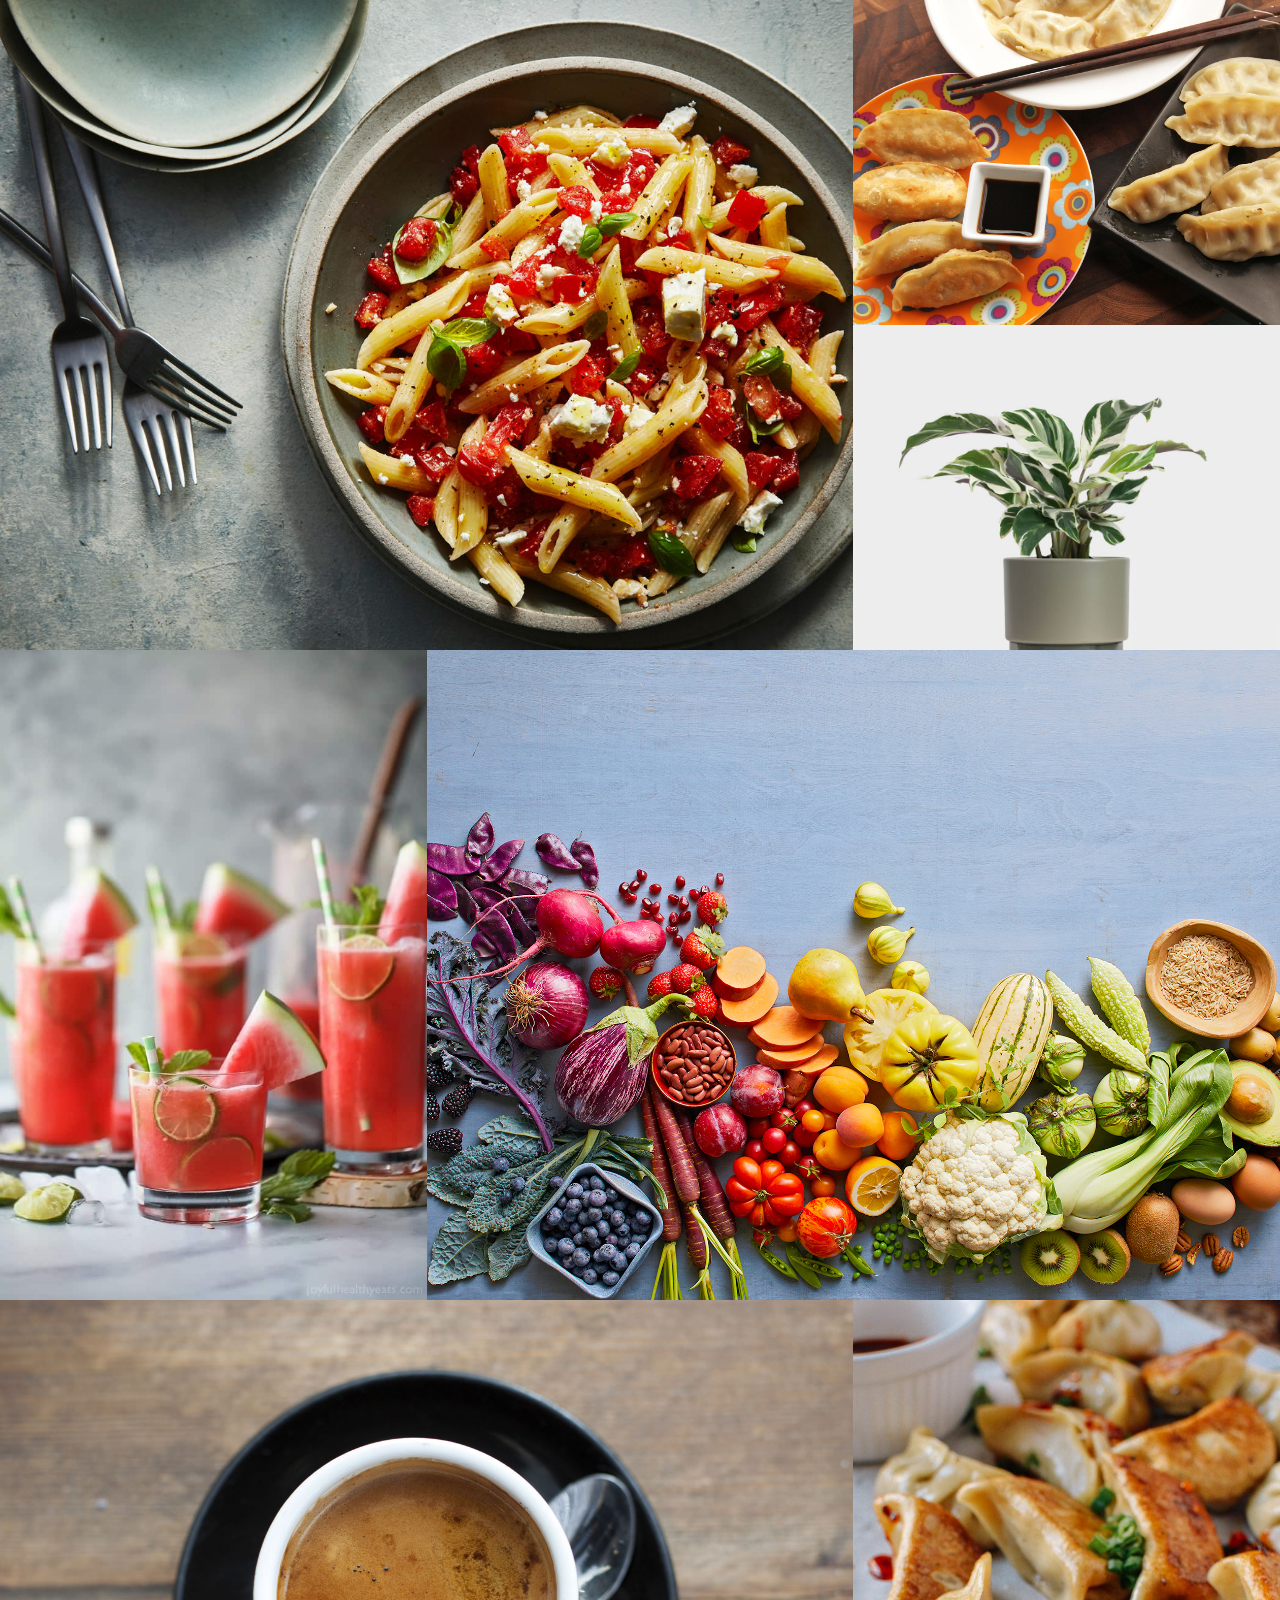
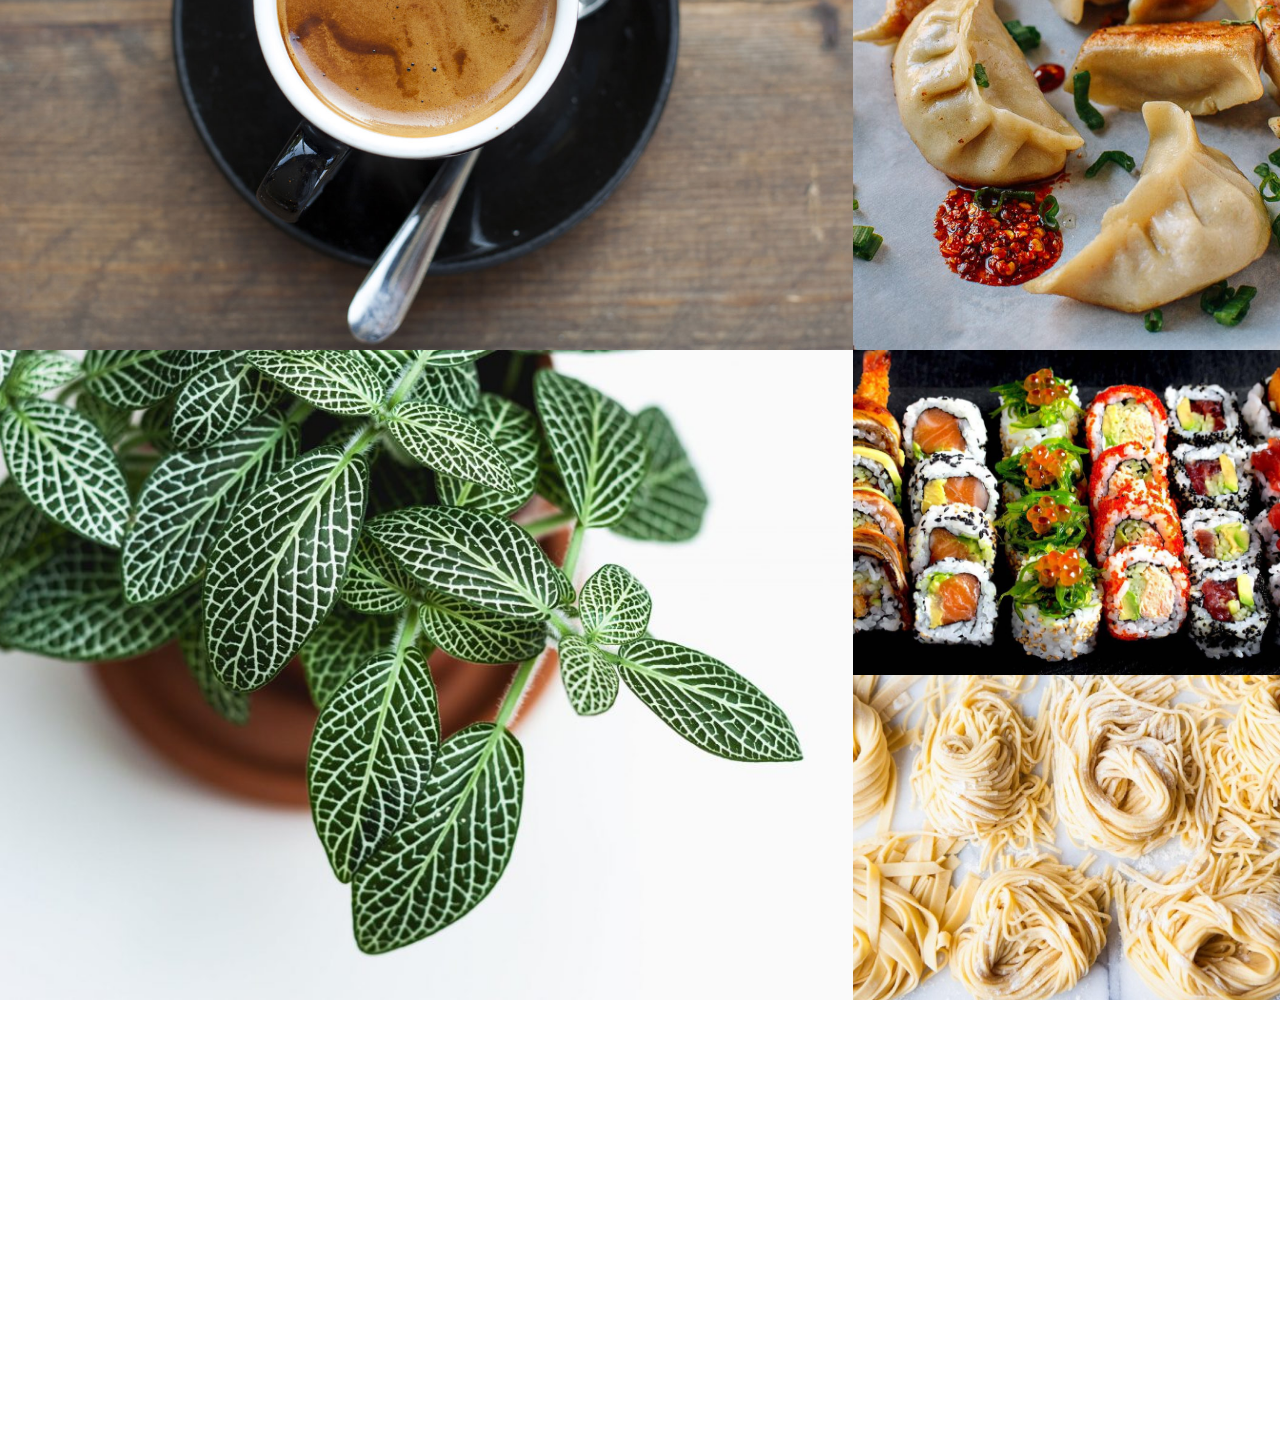
==== tests/003 add cards with title to full width grid/003title_cards_with_grid.html @ cd02a0ef "renombré carpeta 003 add cards... y agregué sticky footer index.html" ====
<!DOCTYPE html>
<html lang="en">
<head>
    <meta charset="UTF-8">
    <meta name="viewport" content="width=device-width, initial-scale=1.0">
    <link rel="stylesheet" href="css/003title_cards_with_grid.css">
    <link href="https://fonts.googleapis.com/css2?family=Raleway:wght@300;500;700;900&display=swap" rel="stylesheet">
    <title>003 Add title to cards on full width grid</title>
</head>
<body>

    <main class="content">
        <div class="grid">
            <div class="large recipe">
                <img src="img/large1.jpg" class="grid-img">
            </div>

            <div class="small recipe">
                <img src="img/square1.jpg" class="grid-img">
            </div>
            
            <div class="small recipe">
                <img src="img/square2.jpg" class="grid-img">
            </div>

            <div class="tall recipe"> 
                <img src="img/tall1.jpg" class="grid-img">
            </div>
            
            <div class="large">
                <img src="img/large2.jpg" class="grid-img">
            </div>
            
            <div class="large">
                <img src="img/large3.jpg" class="grid-img">
            </div>
            
            <div class="tall">
                <img src="img/tall2.jpg" class="grid-img">
            </div>
            
            <div class="large">
                <img src="img/large4.jpg" class="grid-img">
            </div>

            <div class="small">
                <img src="img/square3.jpg" class="grid-img">
            </div>
            
            <div class="small">
                <img src="img/square4.jpg" class="grid-img">
            </div>

        </div>

        <footer>
            <nav class="footer__nav">
                <div class="nav__card">
                    <h3 class="nav__title">Pastas</h3>
                    <ul class="nav__link">
                        <li>Pasta al vino</li>
                        <li>Sorrentinos de pollo con jengibre</li>
                        <li>Sorrentinos de cerdo con naranja</li>
                    </ul>
                </div>
    
                <div class="nav__card">
                    <h3 class="nav__title">Salteados</h3>
                    <ul class="nav__link">
                        <li>Pollo teriyaki</li>
                        <li>Pollo al curry con mango</li>
                        <li>Salteado de hongos y nueces al vino</li>
                    </ul>
                </div>
    
                <div class="nav__card">
                    <h3 class="nav__title">Varios</h3>
                    <ul class="nav__link">
                        <li>Sopa de ajo</li>
                        <li>Empanadas de bondiola a la cerveza</li>
                        <li>Nuggets de pollo</li>
                    </ul>
                </div>
                
    
            </nav>
    
            <div class="footer__credit">
                <p>Hecho con amor por <a href="https://github.com/pazspera">Paz Spera</a></p>
            </div>
        </footer>

    </main>

    
    

    
</body>
</html>
---- tests/003 add cards with title to full width grid/css/003title_cards_with_grid.css ----
/*  003 Add cards with title to full page grid

    -   Instead of making the grid from scratch, 
    I'm using the one I made as a test. Why make it all from zero when I have a copy to use. Like a template gallery, but of my own creation.
        That's, in a way, what a design system is. 
    You make things and you can build new things from them. 

    -   Put the name of the recipe on the img card on index.html. Did this with position absolute 


    VARIABLES
    $black: #0A0F0D;
    $white: #F7F7F7;
    $nav__title--font-size: 1.5rem;

/*  General */


*,
*::before,
*::after {
    box-sizing: inherit;
}

html {
    box-sizing: border-box;
}

body {
    margin: 0;
    padding: 0;
    font-family: 'Raleway';
}

.content {
    height: 100vh;
    position: relative;
    /*  Position relative and setting the height allows me to 
        move the grid over the header using position absolute
    */
}


/*  TYPOGRAPHY  */
        
    h2 {
        display: inline;
    }
    
    header {
        background-color: #0A0F0D;
        height: 50px;
        display: -webkit-box;
        display: -ms-flexbox;
        display: flex;
        -webkit-box-pack: start;
            -ms-flex-pack: start;
                justify-content: flex-start;
        -webkit-box-align: center;
            -ms-flex-align: center;
                align-items: center;
    }  

/*  END TYPOGRAPHY  */

/*  Header */

header {
    background-color: #212121;
    height: 60%;
    padding: 3em;
}

.main-title {
    margin: 0 auto;
    color: #ffffff;
    font-family: 'Josefin Sans', sans serif;
    font-size: 2.3em;
    line-height: 1.2;
    max-width: 85%;
    text-align: center;
}

/*  GRID */

.grid {
    display: grid;
    grid-template-columns: repeat(auto-fit, minmax(325px, 1fr));
    grid-auto-rows: 325px;
    grid-auto-flow: dense;
}

.grid-img {
    width: 100%;
    height: 100%;
    object-fit: cover;
}

.tall {
    grid-row: span 2;
}

@media (min-width: 530px) {
    .main-title{
        font-size: 3rem;
    }
}

@media (min-width: 750px) {
    .main-title {
        font-size: 4rem;
        max-width: 600px;
    }
    /* It changes the size of the large img */

    .large {
        grid-column: span 2;
        grid-row: span 2;
    }
}

/* END OF GRID */



/*  RECIPE  */

.recipe {

    position: relative;

}

.recipe__title {
            font-weight: 700;
            text-transform: uppercase;
            background-color: white;
            padding: 0.5em;
            display: inline;
            margin: 0;

            /*  Intento 001
                Usé position absolute pero 
                el título quedaba en posición
                relativa al body, no a la 
                recipe */
            /*  Pone el título sobre la img 
            position: absolute;
            bottom: 1em;
            left: 1em; 
            /*  Hace que el titulo ocupe 2 líneas si es muy largo 
            max-width: 80%;*/
}

.recipe__img {
        width: 100%;
        height: 100%;
        object-fit: cover;    
}
        
h2 {
        display: inline;
    }   

/*  END OF RECIPE   */

/*  FOOTER  */

    footer {
        background-color: #0A0F0D;
        color: #F7F7F7;
        position: sticky;
        bottom: 0;
        z-index: -1;
    }
    
    footer .footer__nav {
        padding: 3em 0;
        margin: auto;
        display: -webkit-box;
        display: -ms-flexbox;
        display: flex;
        -webkit-box-pack: space-evenly;
            -ms-flex-pack: space-evenly;
                justify-content: space-evenly;
    }
    
    footer .footer__nav .nav__card .nav__title {
        text-transform: uppercase;
        font-weight: 700;
        font-size: 2rem;
    }
    
    footer .footer__nav .nav__card .nav__link {
        padding: 0;
        list-style-type: none;
        line-height: 2em;
        font-size: 1.125rem;
    }
    
    footer .footer__credit {
        display: -webkit-box;
        display: -ms-flexbox;
        display: flex;
        -webkit-box-pack: center;
            -ms-flex-pack: center;
                justify-content: center;
        padding: 2em 0;
    }

    /*
    @media (min-width: 1000px) {
        footer .footer__nav {
            padding: 3em 0;
            margin: auto;
            display: -webkit-box;
            display: -ms-flexbox;
            display: flex;
            -webkit-box-pack: space-evenly;
                -ms-flex-pack: space-evenly;
                    justify-content: space-evenly;
            flex-wrap: wrap;
        }

        .nav__card {
            min-width: 40%;
        }
    }*/

/*  END OF FOOTER */
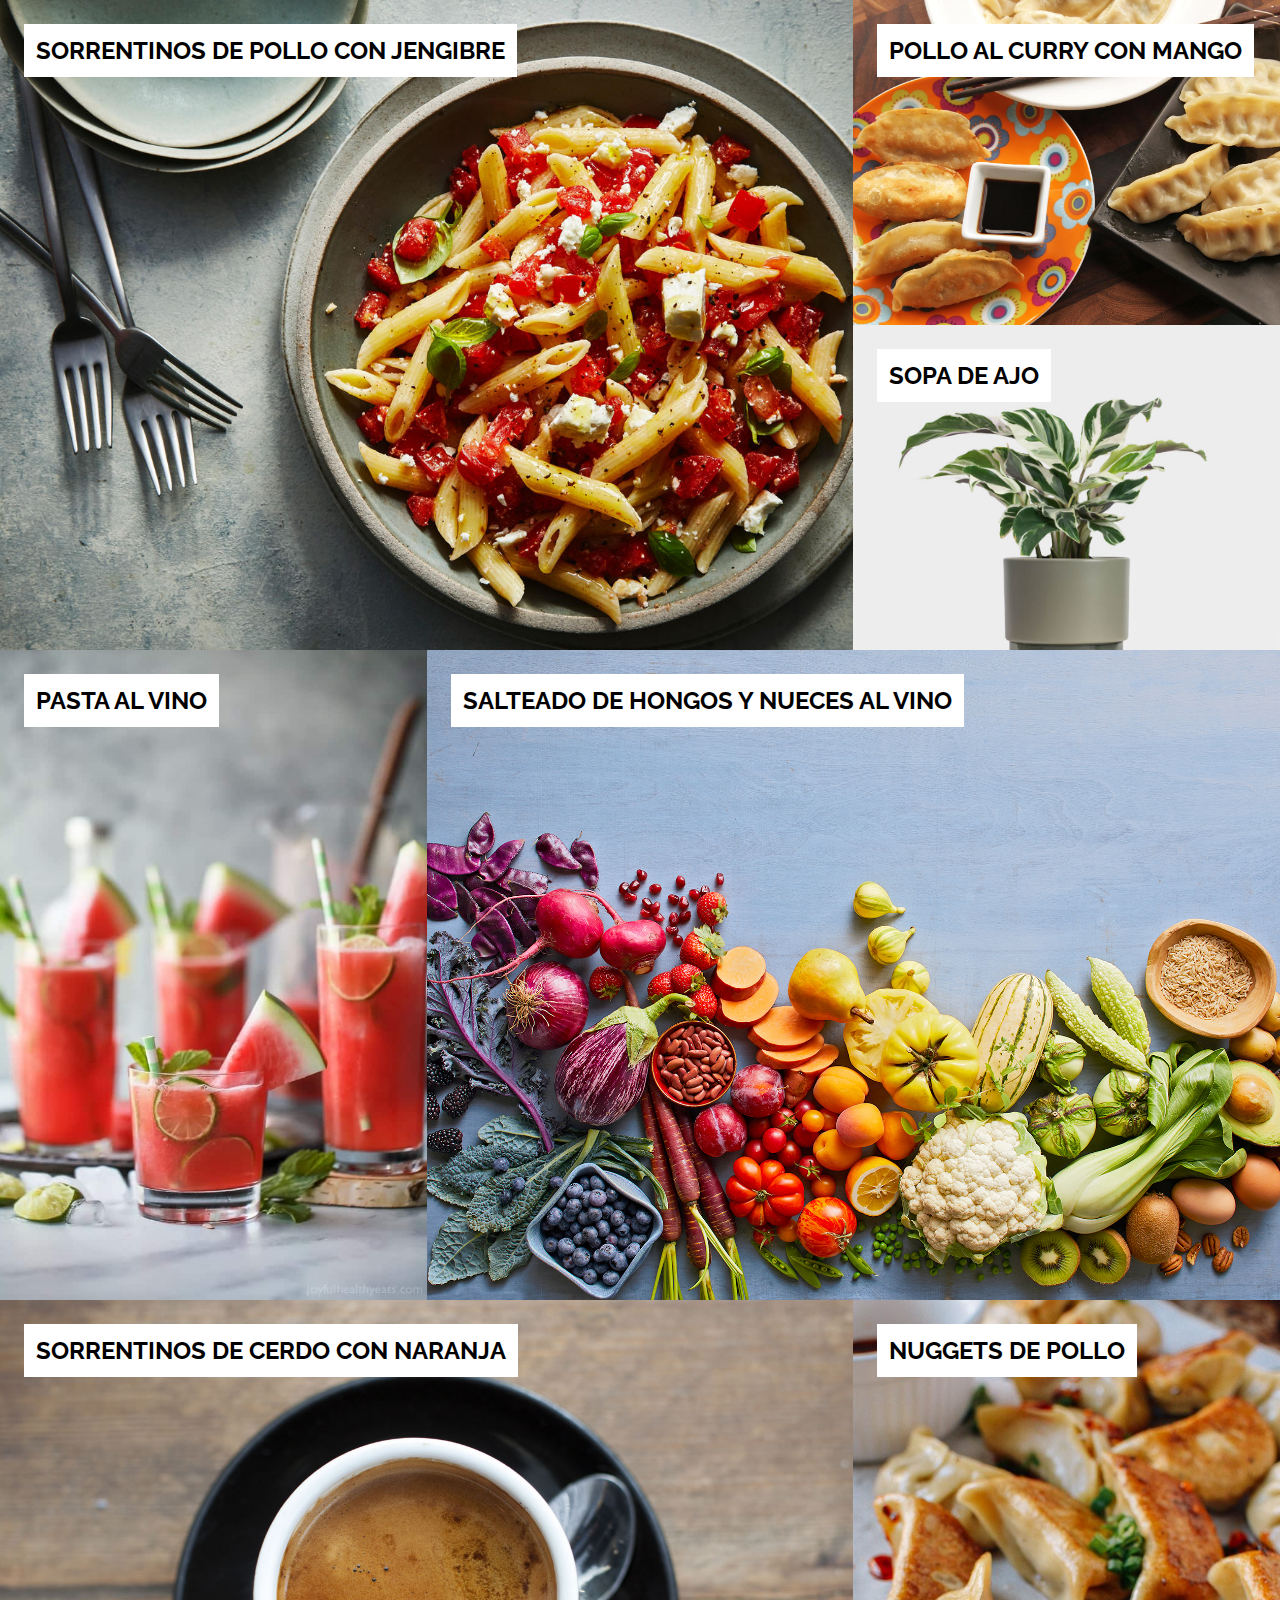
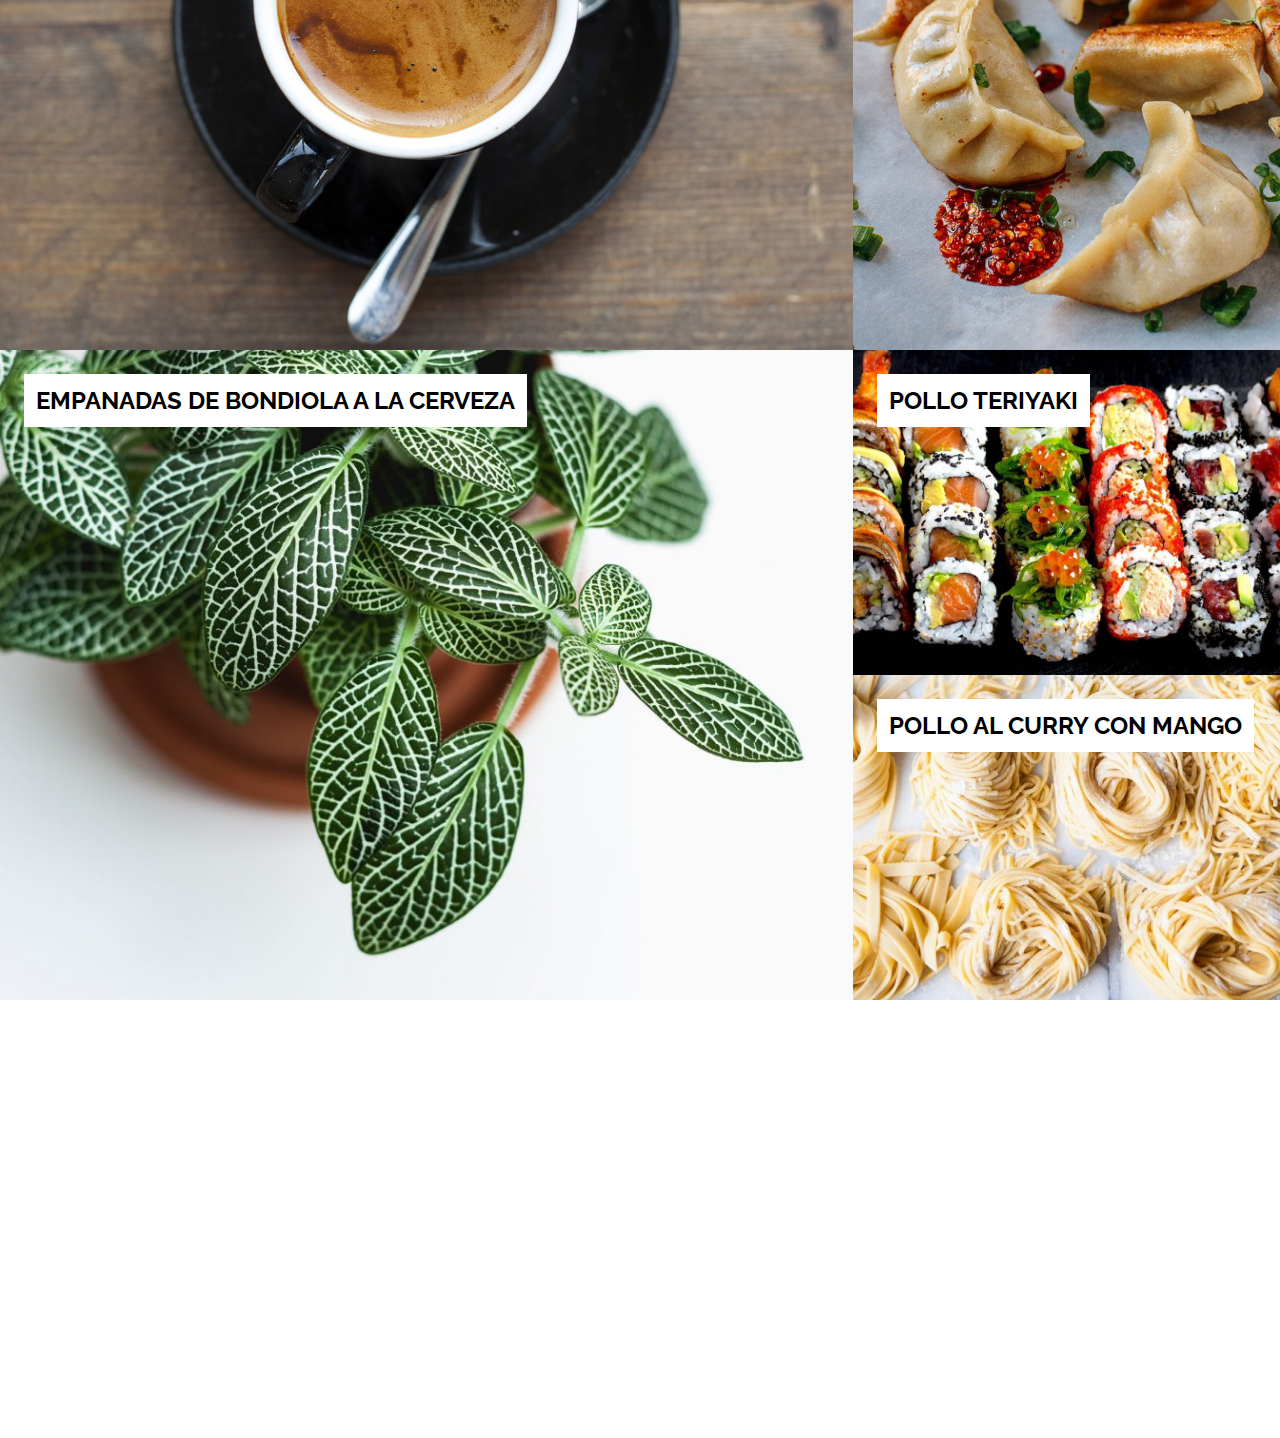
==== commit bb6daf4f: "agregué títulos a las recetas en 003 add cards with title to full width grid" ====
--- a/tests/003 add cards with title to full width grid/003title_cards_with_grid.html
+++ b/tests/003 add cards with title to full width grid/003title_cards_with_grid.html
@@ -12,42 +12,52 @@
     <main class="content">
         <div class="grid">
             <div class="large recipe">
+                <h2 class="recipe__title">Sorrentinos de pollo con jengibre</h2>
                 <img src="img/large1.jpg" class="grid-img">
             </div>
 
             <div class="small recipe">
+                <h2 class="recipe__title">Pollo al curry con mango</h2>
                 <img src="img/square1.jpg" class="grid-img">
             </div>
             
             <div class="small recipe">
+                <h2 class="recipe__title">Sopa de ajo</h2>
                 <img src="img/square2.jpg" class="grid-img">
             </div>
 
             <div class="tall recipe"> 
+                <h2 class="recipe__title">Pasta al vino</h2>
                 <img src="img/tall1.jpg" class="grid-img">
             </div>
             
-            <div class="large">
+            <div class="large recipe">
+                <h2 class="recipe__title">Salteado de hongos y nueces al vino</h2>
                 <img src="img/large2.jpg" class="grid-img">
             </div>
             
-            <div class="large">
+            <div class="large recipe">
+                <h2 class="recipe__title">Sorrentinos de cerdo con naranja</h2>
                 <img src="img/large3.jpg" class="grid-img">
             </div>
             
-            <div class="tall">
+            <div class="tall recipe">
+                <h2 class="recipe__title">Nuggets de pollo</h2>
                 <img src="img/tall2.jpg" class="grid-img">
             </div>
             
-            <div class="large">
+            <div class="large recipe">
+                <h2 class="recipe__title">Empanadas de bondiola a la cerveza</h2>
                 <img src="img/large4.jpg" class="grid-img">
             </div>
 
-            <div class="small">
+            <div class="small recipe">
+                <h2 class="recipe__title">Pollo teriyaki</h2>
                 <img src="img/square3.jpg" class="grid-img">
             </div>
             
-            <div class="small">
+            <div class="small recipe">
+                <h2 class="recipe__title">Pollo al curry con mango</h2>
                 <img src="img/square4.jpg" class="grid-img">
             </div>
 
--- a/tests/003 add cards with title to full width grid/css/003title_cards_with_grid.css
+++ b/tests/003 add cards with title to full width grid/css/003title_cards_with_grid.css
@@ -11,6 +11,7 @@
     VARIABLES
     $black: #0A0F0D;
     $white: #F7F7F7;
+    $yellow: #FFD400;
     $nav__title--font-size: 1.5rem;
 
 /*  General */
@@ -138,6 +139,9 @@
             padding: 0.5em;
             display: inline;
             margin: 0;
+            position: absolute;
+            top: 1em;
+            left: 1em;
 
             /*  Intento 001
                 Usé position absolute pero 
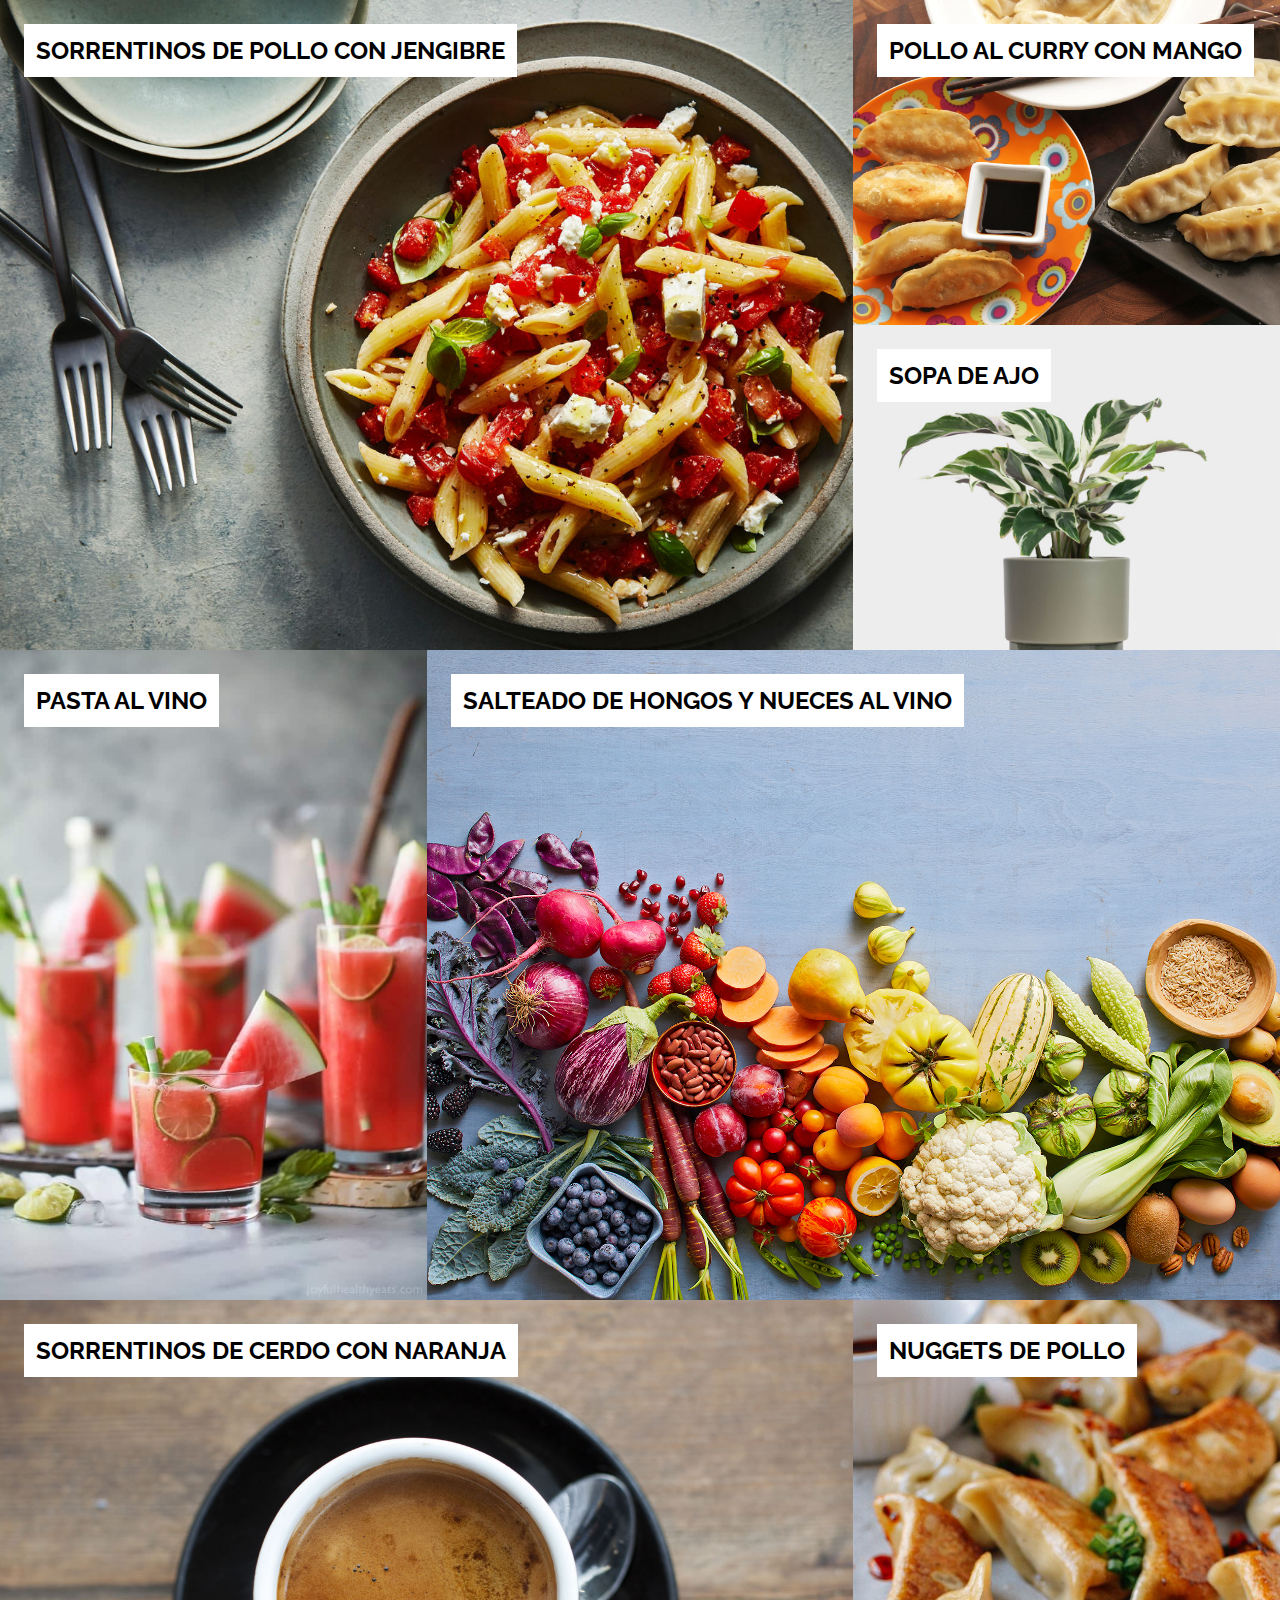
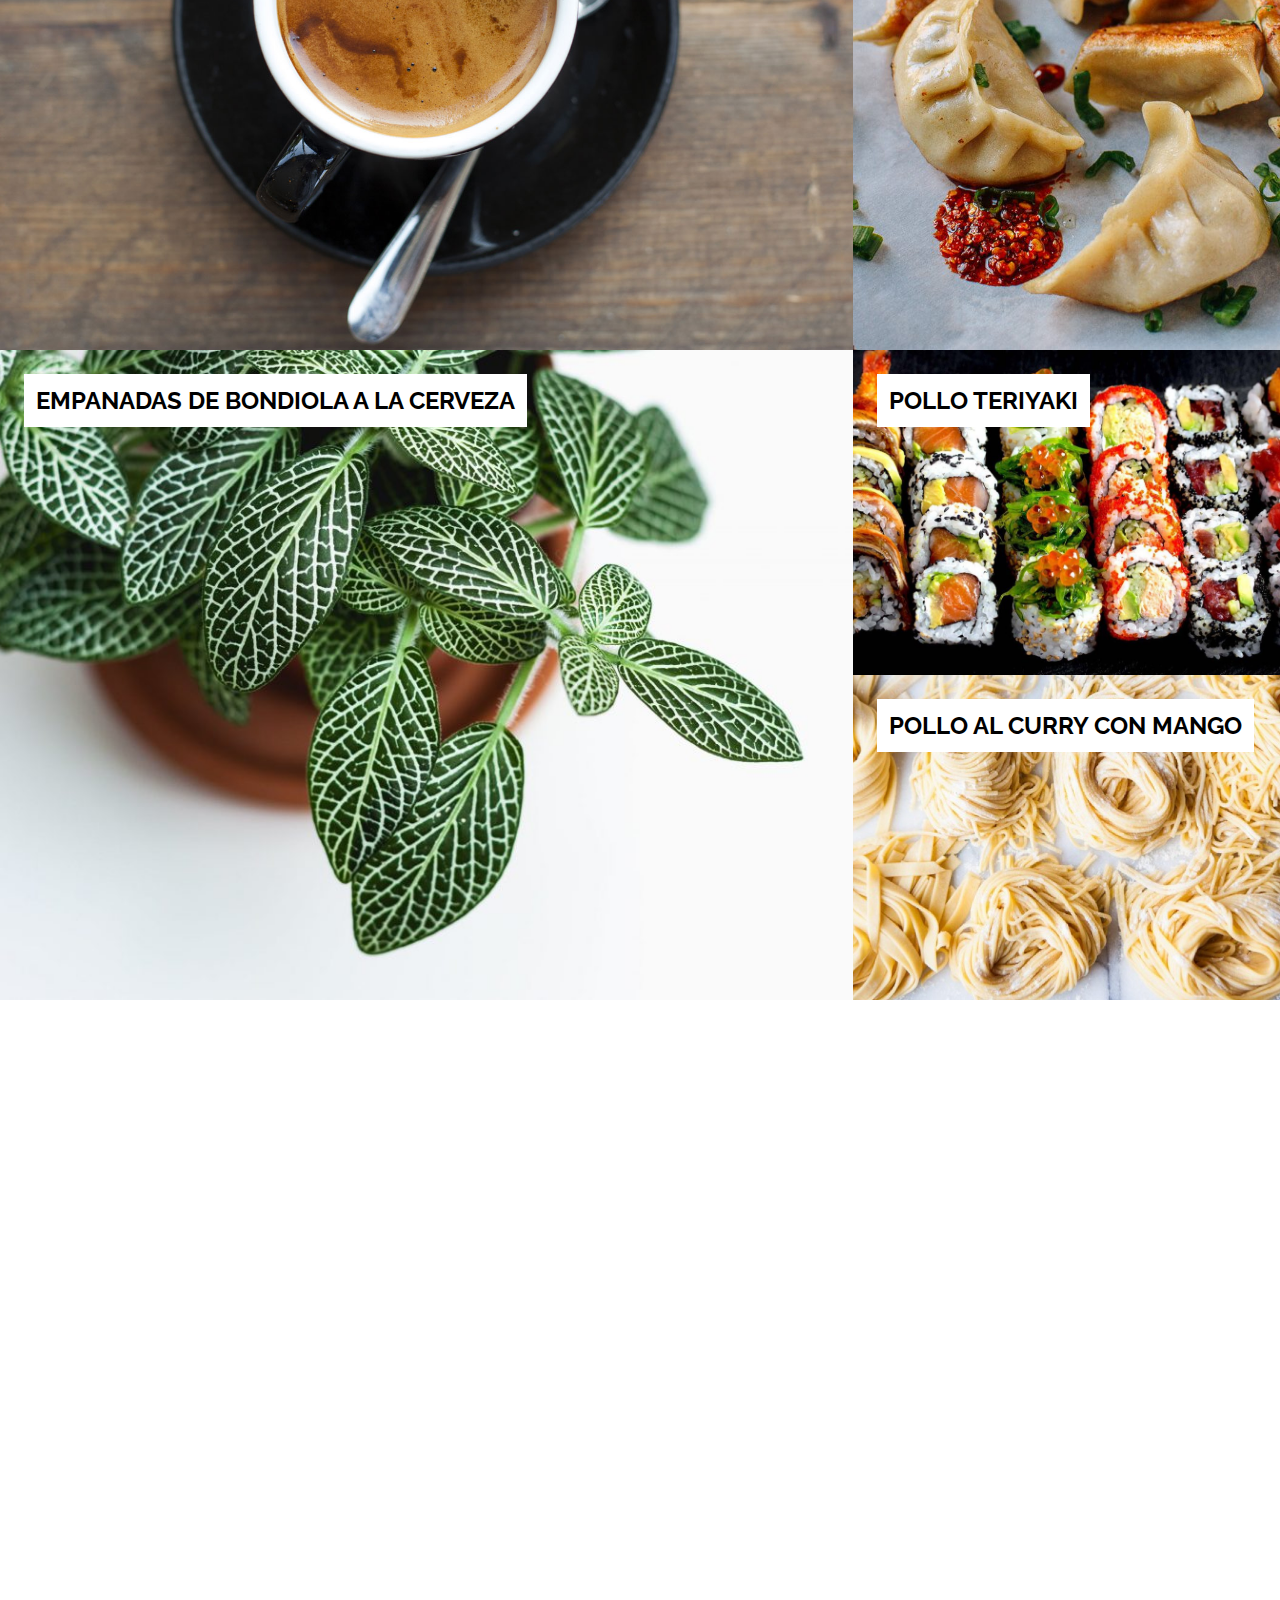
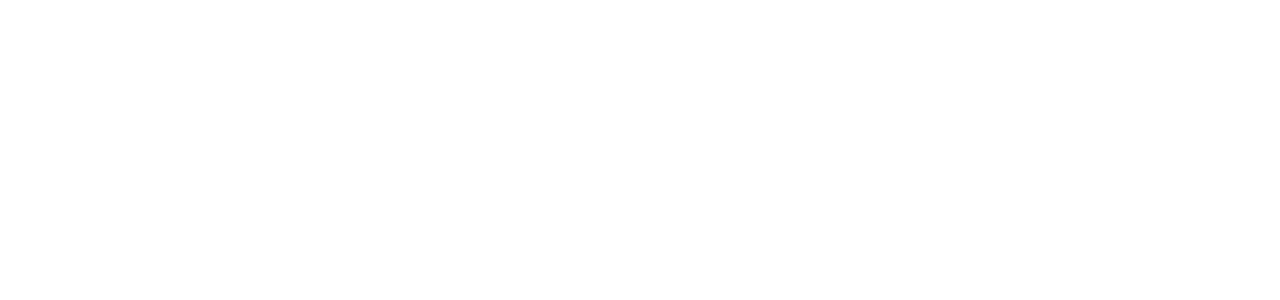
==== commit 197c712e: "Deleted .footer__credit from 003title_cards_with_grid.html" ====
--- a/tests/003 add cards with title to full width grid/003title_cards_with_grid.html
+++ b/tests/003 add cards with title to full width grid/003title_cards_with_grid.html
@@ -95,9 +95,6 @@
     
             </nav>
     
-            <div class="footer__credit">
-                <p>Hecho con amor por <a href="https://github.com/pazspera">Paz Spera</a></p>
-            </div>
         </footer>
 
     </main>
--- a/tests/003 add cards with title to full width grid/css/003title_cards_with_grid.css
+++ b/tests/003 add cards with title to full width grid/css/003title_cards_with_grid.css
@@ -118,6 +118,7 @@
         grid-column: span 2;
         grid-row: span 2;
     }
+    
 }
 
 /* END OF GRID */
@@ -173,9 +174,16 @@
     footer {
         background-color: #0A0F0D;
         color: #F7F7F7;
+        height: 100vh;
+        /*
+            Using 100vh to make sure that the footer
+            covers the whole screen on scroll works. The problem is with .footer__credits. It's background color
+            disappears and it causes issues in
+            tablet and mobile
+        */
         position: sticky;
         bottom: 0;
-        z-index: -1;
+        z-index: -1;;
     }
     
     footer .footer__nav {
@@ -183,16 +191,23 @@
         margin: auto;
         display: -webkit-box;
         display: -ms-flexbox;
-        display: flex;
-        -webkit-box-pack: space-evenly;
-            -ms-flex-pack: space-evenly;
-                justify-content: space-evenly;
-    }
-    
+        display: grid;
+        grid-template-columns: repeat(auto-fit, minmax(18.75rem, 1fr));
+        grid-auto-rows: 20.3rem /* 325px */
+        grid-auto-flow: dense;
+        margin: 0 auto;
+    }
+
+    .nav__card {
+        max-width: 18.75rem /* 300px */;
+        margin: 0 auto;
+    }
+
     footer .footer__nav .nav__card .nav__title {
         text-transform: uppercase;
         font-weight: 700;
         font-size: 2rem;
+        margin: 0;
     }
     
     footer .footer__nav .nav__card .nav__link {
@@ -209,7 +224,6 @@
         -webkit-box-pack: center;
             -ms-flex-pack: center;
                 justify-content: center;
-        padding: 2em 0;
     }
 
     /*
